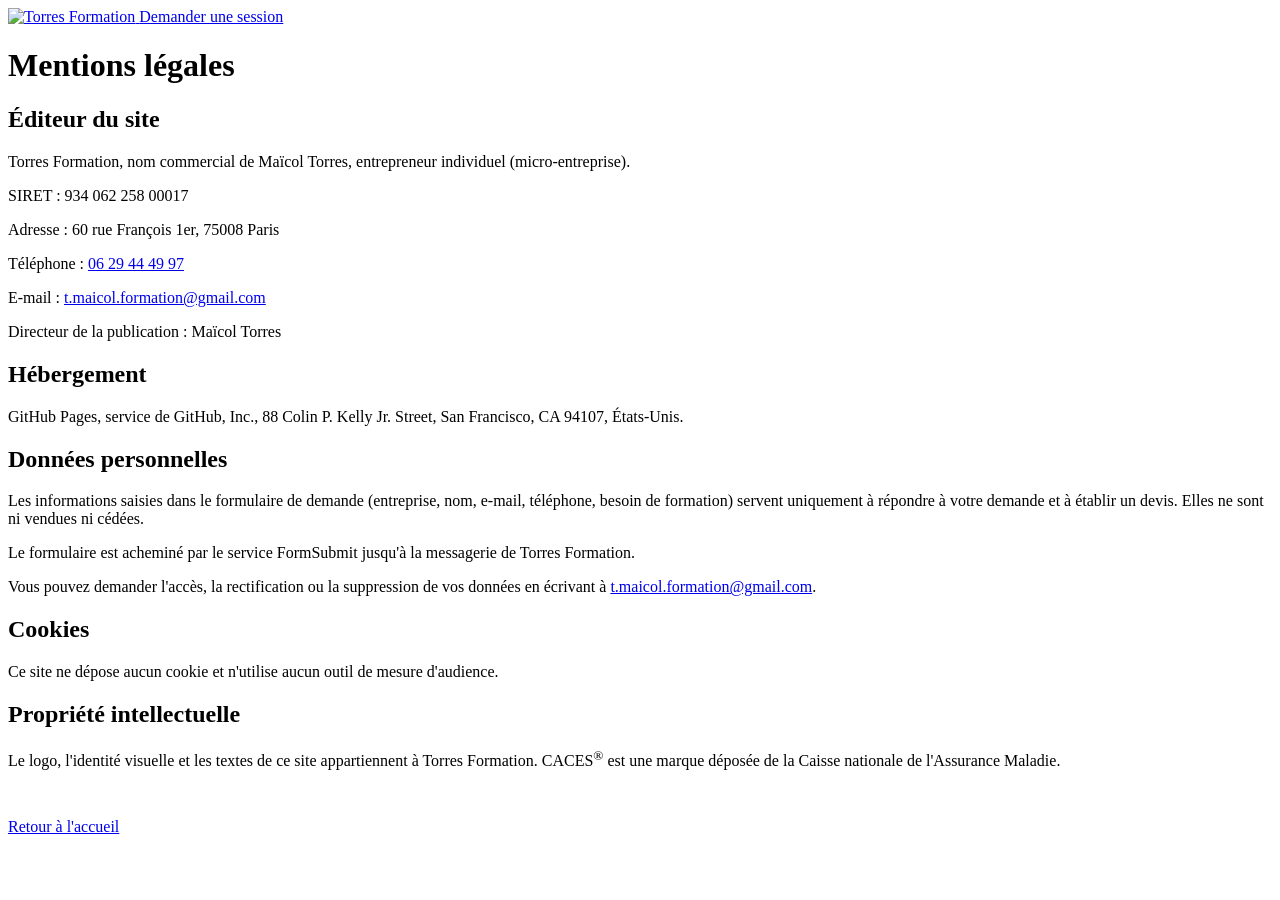
==== mentions-legales.html @ 20e6ac0a "Add files via upload" ====
<!DOCTYPE html>
<html lang="fr">
<head>
<meta charset="utf-8">
<meta name="viewport" content="width=device-width, initial-scale=1">
<title>Mentions légales | Torres Formation</title>
<meta name="robots" content="noindex">
<meta name="theme-color" content="#0B0B0C">
<link rel="icon" href="assets/favicon.ico" sizes="any">
<link rel="stylesheet" href="css/style.css">
</head>
<body>
<header class="entete est-defile">
  <a class="entete__logo" href="index.html" aria-label="Torres Formation, retour à l'accueil">
    <img src="assets/logo-horizontal.svg" alt="Torres Formation" width="716" height="286">
  </a>
  <a class="bouton bouton--petit" href="index.html#reserver">Demander une session</a>
</header>
<main class="legal">
  <h1>Mentions légales</h1>

  <h2>Éditeur du site</h2>
  <p>Torres Formation, nom commercial de Maïcol Torres, entrepreneur individuel (micro-entreprise).</p>
  <p>SIRET : 934 062 258 00017</p>
  <p>Adresse : 60 rue François 1er, 75008 Paris</p>
  <p>Téléphone : <a href="tel:+33629444997">06 29 44 49 97</a></p>
  <p>E-mail : <a href="mailto:t.maicol.formation@gmail.com">t.maicol.formation@gmail.com</a></p>
  <p>Directeur de la publication : Maïcol Torres</p>

  <h2>Hébergement</h2>
  <p>GitHub Pages, service de GitHub, Inc., 88 Colin P. Kelly Jr. Street, San Francisco, CA 94107, États-Unis.</p>

  <h2>Données personnelles</h2>
  <p>Les informations saisies dans le formulaire de demande (entreprise, nom, e-mail, téléphone, besoin de formation) servent uniquement à répondre à votre demande et à établir un devis. Elles ne sont ni vendues ni cédées.</p>
  <p>Le formulaire est acheminé par le service FormSubmit jusqu'à la messagerie de Torres Formation.</p>
  <p>Vous pouvez demander l'accès, la rectification ou la suppression de vos données en écrivant à <a href="mailto:t.maicol.formation@gmail.com">t.maicol.formation@gmail.com</a>.</p>

  <h2>Cookies</h2>
  <p>Ce site ne dépose aucun cookie et n'utilise aucun outil de mesure d'audience.</p>

  <h2>Propriété intellectuelle</h2>
  <p>Le logo, l'identité visuelle et les textes de ce site appartiennent à Torres Formation. CACES<sup>®</sup> est une marque déposée de la Caisse nationale de l'Assurance Maladie.</p>

  <p style="margin-top:3rem"><a href="index.html">Retour à l'accueil</a></p>
</main>
</body>
</html>
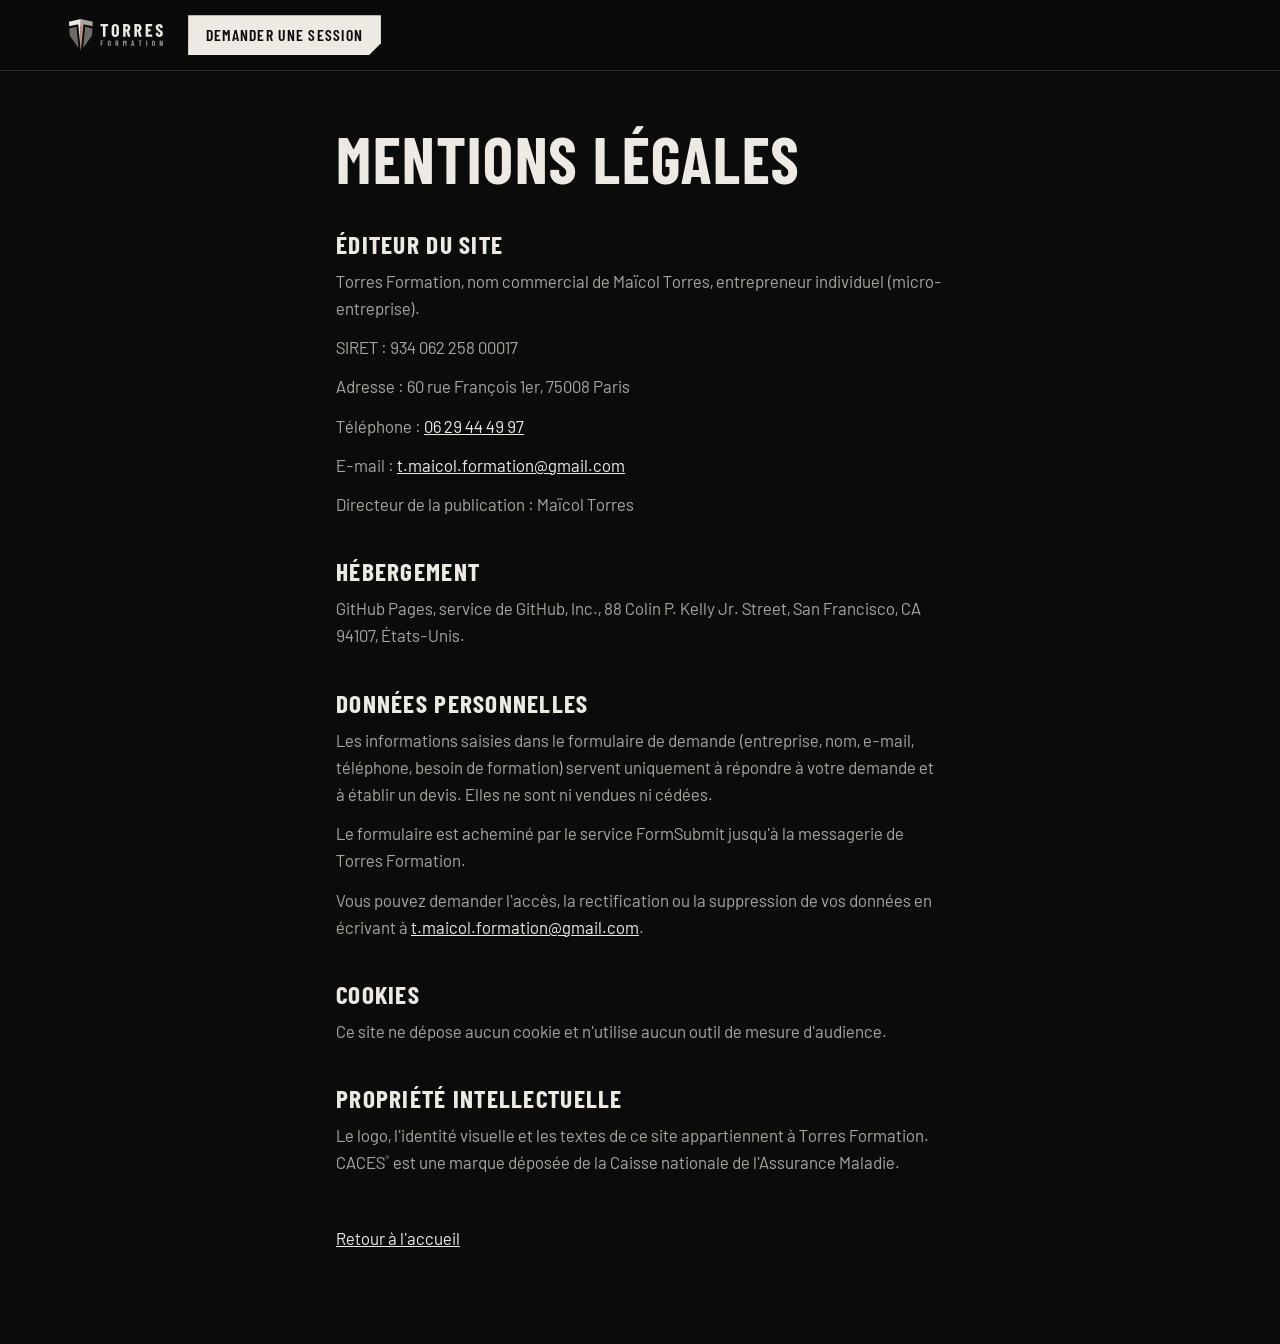
==== commit 3a01facf: "Add files via upload" ====
--- a/mentions-legales.html
+++ b/mentions-legales.html
@@ -8,11 +8,12 @@
 <meta name="theme-color" content="#0B0B0C">
 <link rel="icon" href="assets/favicon.ico" sizes="any">
 <link rel="stylesheet" href="css/style.css">
+<script>(function(d){try{if(localStorage.getItem('tf:theme')==='clair')d.dataset.theme='clair'}catch(e){}})(document.documentElement)</script>
 </head>
 <body>
 <header class="entete est-defile">
   <a class="entete__logo" href="index.html" aria-label="Torres Formation, retour à l'accueil">
-    <img src="assets/logo-horizontal.svg" alt="Torres Formation" width="716" height="286">
+    <img class="logo-s" src="assets/logo-horizontal.svg" alt="Torres Formation" width="716" height="286"><img class="logo-c" src="assets/logo-horizontal-clair.svg" alt="" width="716" height="286">
   </a>
   <a class="bouton bouton--petit" href="index.html#reserver">Demander une session</a>
 </header>
--- a/css/style.css
+++ b/css/style.css
@@ -0,0 +1,403 @@
+/* Torres Formation — charte graphique v1.0 */
+@font-face{font-family:"Barlow Condensed";font-weight:700;font-display:swap;src:url("../assets/fonts/BarlowCondensed-Bold.woff2") format("woff2")}
+@font-face{font-family:"Barlow Condensed";font-weight:600;font-display:swap;src:url("../assets/fonts/BarlowCondensed-SemiBold.woff2") format("woff2")}
+@font-face{font-family:"Barlow Condensed";font-weight:500;font-display:swap;src:url("../assets/fonts/BarlowCondensed-Medium.woff2") format("woff2")}
+@font-face{font-family:"Barlow";font-weight:400;font-display:swap;src:url("../assets/fonts/Barlow-Regular.woff2") format("woff2")}
+@font-face{font-family:"Barlow";font-weight:500;font-display:swap;src:url("../assets/fonts/Barlow-Medium.woff2") format("woff2")}
+
+:root{
+  --noir:#0B0B0C; --anthracite:#17171A; --pierre:#6E6B66; --acier:#A9A59E; --os:#EDEAE4; --rouge:#C22A22;
+  --titres:"Barlow Condensed","Arial Narrow",sans-serif;
+  --texte:"Barlow",system-ui,sans-serif;
+  --marge:clamp(1.25rem,5vw,4.5rem);
+  --fond:var(--noir); --fond2:var(--anthracite); --encre:var(--os); --encre-vif:#fff; --doux:var(--acier); --discret:var(--pierre);
+  --filet:rgba(169,165,158,.22); --voile:rgba(11,11,12,.94); --off:#454340;
+  --inv-doux:#3d3b38; --inv-discret:#5a5753; --inv-filet:rgba(11,11,12,.2); --inv-bord:rgba(11,11,12,.35); --champ:#fff; --alerte:#8f1d17;
+  --elan:cubic-bezier(.2,.75,.2,1);
+  color-scheme:dark;
+  --facette:polygon(0 0,100% 0,100% calc(100% - 12px),calc(100% - 12px) 100%,0 100%);
+}
+/* Thème clair : mêmes teintes de la charte, rôles inversés */
+html[data-theme="clair"]{
+  --fond:#EDEAE4; --fond2:#E3DFD7; --encre:#0B0B0C; --encre-vif:#000; --doux:#4B4945; --discret:#6E6B66;
+  --filet:rgba(11,11,12,.16); --voile:rgba(237,234,228,.95); --off:#B5B1AA;
+  --inv-doux:#A9A59E; --inv-discret:#A9A59E; --inv-filet:rgba(237,234,228,.22); --inv-bord:rgba(237,234,228,.3); --champ:#17171A; --alerte:#E0564E;
+  color-scheme:light;
+}
+*,*::before,*::after{box-sizing:border-box}
+html{scroll-behavior:smooth;scroll-padding-top:5rem;-webkit-text-size-adjust:100%}
+body{margin:0;background:var(--fond);color:var(--encre);font:400 1.0625rem/1.6 var(--texte);-webkit-font-smoothing:antialiased;overflow-x:hidden}
+img{max-width:100%;height:auto;display:block}
+a{color:inherit}
+h1,h2,h3,p,ul,ol{margin:0}
+ul,ol{padding:0;list-style:none}
+h1,h2{font-family:var(--titres);font-weight:700;text-transform:uppercase;letter-spacing:.03em;line-height:.98;text-wrap:balance}
+h3{font:600 1.375rem/1.2 var(--titres);letter-spacing:.02em}
+sup{font-size:.55em;line-height:0}
+:focus-visible{outline:2px solid var(--rouge);outline-offset:3px}
+::selection{background:var(--encre);color:var(--fond)}
+.visuellement-cache{position:absolute;width:1px;height:1px;overflow:hidden;clip-path:inset(50%);white-space:nowrap}
+.skip{position:absolute;left:-999px;top:0;background:var(--encre);color:var(--fond);padding:.75rem 1rem;z-index:100}
+.skip:focus{left:0}
+
+/* Fil rouge : progression de lecture */
+.fil{position:fixed;left:0;top:0;bottom:0;width:2px;z-index:60;pointer-events:none}
+.fil__trait{display:block;width:100%;height:100%;background:var(--rouge);transform:scaleY(0);will-change:transform;transform-origin:top}
+
+/* Boutons */
+.bouton{display:inline-flex;align-items:center;justify-content:center;min-height:3.25rem;padding:.75rem 1.75rem;background:var(--encre);color:var(--fond);font:600 1.125rem/1 var(--titres);letter-spacing:.08em;text-transform:uppercase;text-decoration:none;border:0;cursor:pointer;clip-path:var(--facette);transition:background-color .2s,transform .2s}
+.bouton:hover{background:var(--encre-vif)}
+.bouton:active{transform:translateY(1px)}
+.bouton--petit{min-height:2.5rem;padding:.5rem 1.1rem;font-size:1rem}
+.bouton--sombre{background:var(--fond);color:var(--encre)}
+.bouton--sombre:hover{background:var(--fond2)}
+.bouton[disabled]{opacity:.55;cursor:progress}
+
+/* En-tête */
+.entete{position:fixed;inset:0 0 auto 0;z-index:50;display:flex;align-items:center;gap:1.25rem;padding:.9rem var(--marge);transition:background-color .3s,border-color .3s;border-bottom:1px solid transparent}
+.entete.est-defile{background:var(--voile);border-color:var(--filet)}
+.entete__logo img{height:2.6rem;width:auto}
+.navigation{display:flex;align-items:center;gap:clamp(1rem,2vw,2rem);margin-left:auto;order:1}
+.bascule{order:2}
+.entete__menu{order:3}
+.navigation a:not(.bouton){font:500 1.0625rem/1 var(--titres);letter-spacing:.07em;text-transform:uppercase;text-decoration:none;color:var(--doux);padding:.5rem 0;transition:color .2s}
+.navigation a:not(.bouton):hover{color:var(--encre)}
+.navigation .navigation__client{color:var(--encre);border-bottom:1px solid var(--discret)}
+.entete__menu{display:none;width:3rem;height:3rem;background:none;border:0;color:var(--encre);cursor:pointer;padding:0}
+.entete__menu-traits,.entete__menu-traits::before{display:block;width:1.6rem;height:2px;background:currentColor;margin:0 auto;transition:transform .25s}
+.entete__menu-traits::before{content:"";transform:translateY(7px)}
+.entete__menu[aria-expanded="true"] .entete__menu-traits{transform:translateY(3.5px) rotate(45deg)}
+.entete__menu[aria-expanded="true"] .entete__menu-traits::before{transform:rotate(-90deg)}
+
+/* Accueil */
+.accueil{position:relative;min-height:100svh;display:grid;grid-template-columns:minmax(0,1.05fr) minmax(0,.95fr);align-items:center;gap:2rem;padding:6.5rem var(--marge) 4rem}
+.accueil__titre{font-size:clamp(3.4rem,8.6vw,8.25rem);letter-spacing:.015em;line-height:.9}
+.ligne{display:block;overflow:hidden;padding-bottom:.06em}
+.ligne>span{display:block;transform:translateY(105%);animation:monte .9s cubic-bezier(.2,.75,.2,1) forwards}
+.ligne:nth-child(2)>span{animation-delay:.09s}
+.ligne:nth-child(3)>span{animation-delay:.18s}
+@keyframes monte{to{transform:none}}
+.accueil__chapo{max-width:34rem;margin-top:1.75rem;font-size:1.1875rem;color:var(--doux)}
+.accueil__actions{display:flex;flex-wrap:wrap;align-items:center;gap:1.5rem 2rem;margin-top:2.25rem}
+.lien-tel{font:600 1.5rem/1 var(--titres);letter-spacing:.06em;text-decoration:none;border-bottom:1px solid var(--discret);padding-bottom:.3rem;transition:border-color .2s}
+.lien-tel:hover{border-color:var(--encre)}
+.accueil__zone{margin-top:2.5rem;font:500 1rem/1.3 var(--titres);letter-spacing:.14em;text-transform:uppercase;color:var(--discret)}
+.accueil__chapo,.accueil__actions,.accueil__zone{opacity:0;animation:parait .8s .45s ease forwards}
+@keyframes parait{to{opacity:1}}
+.accueil__visuel{position:relative;height:min(78svh,46rem);min-height:22rem}
+.accueil__affiche,.accueil__scene{position:absolute;inset:0;width:100%;height:100%}
+.accueil__affiche{object-fit:contain;padding:8%}
+/* Avec JavaScript, le logo statique reste caché : il ne sert que si la 3D est impossible (pas de logo fini avant l'animation). */
+.js .accueil__affiche{visibility:hidden}
+.js .accueil__visuel.sans-3d .accueil__affiche{visibility:visible;animation:parait .6s ease both}
+.accueil__scene{opacity:0;touch-action:pan-y;cursor:grab;-webkit-tap-highlight-color:transparent;user-select:none}
+.accueil__scene:active{cursor:grabbing}
+.accueil__visuel.est-3d .accueil__scene{opacity:1}
+.js .accueil__visuel.est-3d .accueil__affiche{visibility:hidden}
+
+/* Blocs */
+.bloc{padding:clamp(4.5rem,9vw,8.5rem) var(--marge);border-top:1px solid var(--filet)}
+.bloc__tete{display:grid;grid-template-columns:minmax(0,1fr) minmax(0,1fr);gap:1.5rem 4rem;align-items:end;margin-bottom:clamp(2.5rem,5vw,4.5rem)}
+.bloc__tete h2{font-size:clamp(2.4rem,5.2vw,4.75rem);max-width:14ch}
+.bloc__tete p{max-width:36rem;color:var(--doux)}
+.note{margin-top:2.5rem;color:var(--doux)}
+
+/* Catalogue */
+.engins{display:grid;grid-template-columns:repeat(4,minmax(0,1fr));border-top:1px solid var(--filet);border-left:1px solid var(--filet)}
+.engin{position:relative;display:flex;flex-direction:column;padding:2rem 1.6rem 1.8rem;border-right:1px solid var(--filet);border-bottom:1px solid var(--filet);cursor:pointer;overflow:hidden}
+.engin::before{content:"";position:absolute;z-index:2;left:0;top:0;width:100%;height:1px;background:var(--rouge);transform:scaleX(0);transform-origin:left;transition:transform .45s cubic-bezier(.2,.75,.2,1)}
+.engin:hover::before{transform:scaleX(1)}
+.engin svg{display:block;width:8.25rem;height:5.5rem;margin-bottom:1.4rem;transition:transform .45s cubic-bezier(.2,.75,.2,1)}
+.engin:hover svg{transform:translateX(.4rem)}
+.engin h3{font:600 1.5rem/1.15 var(--titres);letter-spacing:.02em}
+.engin p{color:var(--doux);margin-top:.45rem;font-size:1rem;line-height:1.45}
+.engin__action{margin-top:auto;padding-top:1.1rem;font:600 .95rem/1 var(--titres);letter-spacing:.08em;text-transform:uppercase;color:var(--discret);transition:color .25s,transform .25s}
+.engin:hover .engin__action{color:var(--encre);transform:translateX(.25rem)}
+.engins__note{margin-top:2rem;max-width:44rem;color:var(--doux)}
+.engins__note strong{color:var(--encre);font-weight:500}
+
+/* Planning en lecture seule */
+.planning{border:1px solid var(--filet);background:var(--fond2)}
+.planning__barre{display:flex;flex-wrap:wrap;align-items:center;justify-content:space-between;gap:1rem 2rem;padding:1.25rem 1.75rem;border-bottom:1px solid var(--filet)}
+.planning__legende{display:flex;flex-wrap:wrap;gap:.75rem 1.75rem;font:500 .95rem/1.2 var(--titres);letter-spacing:.08em;text-transform:uppercase;color:var(--doux)}
+.planning__legende span{display:inline-flex;align-items:center;gap:.55rem}
+.planning__puce{width:.7rem;height:.7rem;display:inline-block}
+.planning__puce--libre{background:var(--encre)}
+.planning__puce--option{border:1.5px solid var(--encre);background:transparent}
+.planning__puce--pris{background:color-mix(in srgb,var(--encre) 16%,transparent);position:relative}
+.planning__nav{display:flex;align-items:center;gap:.85rem}
+.planning__periode{font:600 1.2rem/1 var(--titres);letter-spacing:.08em;text-transform:uppercase;min-width:12rem;text-align:center}
+.planning__fleche{width:2.4rem;height:2.4rem;border:1px solid var(--filet);background:var(--fond);color:var(--encre);font:600 1.1rem/1 var(--titres);cursor:pointer;transition:border-color .2s,background-color .2s}
+.planning__fleche:hover:not([disabled]){border-color:var(--encre);background:var(--fond2)}
+.planning__fleche[disabled]{opacity:.35;cursor:default}
+.planning__grille{display:grid;grid-template-columns:repeat(3,minmax(0,1fr));gap:1px;background:var(--filet)}
+.cal-mois{background:var(--fond);padding:1.5rem}
+.cal-mois__titre{font:700 1.35rem/1 var(--titres);letter-spacing:.08em;text-transform:uppercase;margin-bottom:1rem;color:var(--encre);display:flex;justify-content:space-between;align-items:baseline}
+.cal-mois__titre small{font:500 .9rem/1 var(--titres);color:var(--doux);letter-spacing:.1em}
+.cal-semaine,.cal-jours{display:grid;grid-template-columns:repeat(7,minmax(0,1fr));gap:4px}
+.cal-semaine{margin-bottom:6px;font:500 .8rem/1 var(--titres);letter-spacing:.1em;text-transform:uppercase;color:var(--discret);text-align:center}
+.cal-j{position:relative;aspect-ratio:1;display:flex;flex-direction:column;align-items:center;justify-content:center;font:600 .95rem/1 var(--titres);letter-spacing:.03em;border:1px solid transparent;user-select:none}
+.cal-j--vide{pointer-events:none}
+.cal-j--off{color:var(--off);background:transparent}
+.cal-j--libre{background:color-mix(in srgb,var(--encre) 8%,transparent);color:var(--encre);border-color:color-mix(in srgb,var(--encre) 20%,transparent);cursor:pointer;transition:background-color .18s,border-color .18s,transform .18s}
+.cal-j--libre:hover{background:var(--encre);color:var(--fond);border-color:var(--encre);transform:translateY(-1px)}
+.cal-j--option{background:color-mix(in srgb,var(--encre) 3%,transparent);color:var(--doux);border-color:var(--discret);border-style:dashed;cursor:pointer}
+.cal-j--option:hover{border-color:var(--encre);color:var(--encre)}
+.cal-j--pris{background:color-mix(in srgb,var(--encre) 2%,transparent);color:var(--off);text-decoration:line-through}
+.cal-j--choisi{background:var(--rouge)!important;color:#EDEAE4!important;border-color:var(--rouge)!important}
+.planning__pied{display:flex;flex-wrap:wrap;align-items:center;justify-content:space-between;gap:1rem 2rem;padding:1.15rem 1.75rem;border-top:1px solid var(--filet);font-size:.95rem;color:var(--doux)}
+.planning__lien-client{font:600 1rem/1.2 var(--titres);letter-spacing:.06em;text-transform:uppercase;color:var(--encre);text-decoration:none;border-bottom:1px solid var(--discret);padding-bottom:.2rem}
+.planning__lien-client:hover{border-color:var(--encre)}
+
+/* Avis Google défilants */
+.bloc--avis{overflow:hidden}
+.avis-badge{text-decoration:none;display:inline-flex;align-items:center;gap:.75rem;padding:.4rem .9rem;margin-bottom:1.1rem;border:1px solid var(--filet);background:var(--fond2)}
+.avis-badge__etoiles{color:var(--encre);letter-spacing:.12em;font-size:1.05rem;line-height:1}
+.avis-badge__note{font:500 .95rem/1 var(--titres);letter-spacing:.08em;text-transform:uppercase;color:var(--doux)}
+.avis-badge__note strong{color:var(--encre);font-weight:700}
+.avis-defile{position:relative;margin:0 calc(var(--marge) * -1);padding:0 var(--marge);overflow:hidden;mask-image:linear-gradient(90deg,transparent 0,#000 5%,#000 95%,transparent 100%);-webkit-mask-image:linear-gradient(90deg,transparent 0,#000 5%,#000 95%,transparent 100%)}
+.avis-piste{display:flex;gap:1.5rem;width:max-content;animation:defile-avis 80s linear infinite}
+.avis-defile:hover .avis-piste,.avis-defile:focus-within .avis-piste{animation-play-state:paused}
+@keyframes defile-avis{to{transform:translateX(-50%)}}
+.avis-carte{width:clamp(18.5rem,30vw,24rem);flex:none;display:flex;flex-direction:column;justify-content:space-between;padding:1.85rem;background:var(--fond2);border:1px solid var(--filet);border-top:2px solid var(--rouge)}
+.avis-carte__tete{display:flex;align-items:center;justify-content:space-between;gap:1rem;margin-bottom:1rem}
+.avis-carte__etoiles{color:var(--encre);letter-spacing:.1em;font-size:1rem;line-height:1}
+.avis-carte__source{font:500 .85rem/1 var(--titres);letter-spacing:.1em;text-transform:uppercase;color:var(--discret)}
+.avis-carte__texte{color:var(--encre);font-size:1rem;line-height:1.55}
+.avis-carte__auteur{margin-top:1.35rem;padding-top:1rem;border-top:1px solid var(--filet);display:flex;flex-direction:column;gap:.2rem}
+.avis-carte__auteur strong{font:600 1.1rem/1.1 var(--titres);letter-spacing:.04em;text-transform:uppercase;color:var(--encre)}
+.avis-carte__auteur span{font-size:.9rem;color:var(--doux)}
+
+/* Barre d'action rapide mobile */
+.barre-mobile{display:none}
+
+/* Atouts */
+.atouts{display:grid;grid-template-columns:repeat(3,minmax(0,1fr));gap:1px;background:var(--filet);border:1px solid var(--filet)}
+.atouts li{position:relative;background:var(--fond2);padding:2rem}
+.atouts li::before{content:"";display:block;width:2.25rem;height:2px;background:var(--rouge);margin-bottom:1.25rem}
+.atouts p{color:var(--doux);margin-top:.6rem}
+
+/* Étapes */
+.etapes{counter-reset:etape;display:grid;grid-template-columns:repeat(4,minmax(0,1fr));gap:2.5rem}
+.etapes li{counter-increment:etape;border-top:1px solid var(--discret);padding-top:1.25rem}
+.etapes li::before{content:counter(etape);display:block;font:700 4.5rem/1 var(--titres);color:transparent;-webkit-text-stroke:1px var(--doux);margin-bottom:1.25rem}
+.etapes p{color:var(--doux);margin-top:.6rem}
+
+/* Zone */
+.regions{display:grid;grid-template-columns:repeat(3,minmax(0,1fr));gap:2.5rem}
+.regions li{border-left:1px solid var(--discret);padding-left:1.5rem}
+.regions h3{font-size:clamp(1.75rem,3vw,2.5rem);font-weight:700;text-transform:uppercase}
+.regions p{color:var(--doux);margin-top:.75rem}
+
+/* Questions */
+.questions{max-width:56rem;border-top:1px solid var(--filet)}
+.questions details{border-bottom:1px solid var(--filet)}
+.questions summary{display:flex;justify-content:space-between;align-items:center;gap:1.5rem;padding:1.4rem 0;font:600 1.4rem/1.25 var(--titres);letter-spacing:.02em;cursor:pointer;list-style:none}
+.questions summary::-webkit-details-marker{display:none}
+.questions summary::after{content:"";flex:none;width:.7rem;height:.7rem;border-right:2px solid var(--doux);border-bottom:2px solid var(--doux);transform:rotate(45deg);transition:transform .25s}
+.questions details[open] summary::after{transform:rotate(-135deg)}
+.questions details p{max-width:44rem;padding:0 0 1.6rem;color:var(--doux)}
+
+/* Réserver : fond os */
+.reserver{display:grid;grid-template-columns:minmax(0,.8fr) minmax(0,1.2fr);gap:3rem 5rem;padding:clamp(4.5rem,9vw,8.5rem) var(--marge);background:var(--encre);color:var(--fond)}
+.reserver h2{font-size:clamp(2.6rem,5.6vw,5rem)}
+.reserver__intro>p{margin-top:1.5rem;max-width:26rem;color:var(--inv-doux)}
+.coordonnees{margin-top:2.5rem;border-top:1px solid var(--inv-filet)}
+.coordonnees li{display:grid;grid-template-columns:7.5rem minmax(0,1fr);gap:1rem;align-items:baseline;padding:1rem 0;border-bottom:1px solid var(--inv-filet)}
+.coordonnees span{font:500 .95rem/1 var(--titres);letter-spacing:.12em;text-transform:uppercase;color:var(--inv-discret)}
+.coordonnees a{font:600 1.3rem/1.2 var(--titres);letter-spacing:.02em;text-decoration:none;overflow-wrap:anywhere}
+.coordonnees a:hover{text-decoration:underline;text-underline-offset:.25em}
+.formulaire{display:grid;grid-template-columns:1fr 1fr;gap:1.25rem 1.5rem;align-content:start}
+.champ{display:flex;flex-direction:column;gap:.4rem;min-width:0;border:0;padding:0;margin:0}
+.champ--large{grid-column:1/-1}
+.champ label,.champ legend{font:600 1rem/1.2 var(--titres);letter-spacing:.06em;text-transform:uppercase;padding:0}
+.champ small{font:400 .85rem var(--texte);letter-spacing:0;text-transform:none;color:var(--inv-discret)}
+.champ input[type=text],.champ input[type=email],.champ input[type=tel],.champ select,.champ textarea{width:100%;min-height:3.1rem;padding:.7rem .9rem;background:var(--champ);border:1px solid var(--inv-bord);border-radius:0;color:var(--fond);font:400 1.0625rem/1.4 var(--texte);transition:border-color .2s,box-shadow .2s}
+.champ textarea{resize:vertical}
+.champ input:focus,.champ select:focus,.champ textarea:focus{outline:0;border-color:var(--fond);box-shadow:inset 0 -2px 0 var(--fond)}
+.champ .est-invalide{border-color:var(--rouge);box-shadow:inset 0 -2px 0 var(--rouge)}
+::placeholder{color:var(--inv-discret);opacity:.75}
+.choix{flex-direction:row;flex-wrap:wrap;gap:.75rem}
+.choix legend{margin-bottom:.4rem;width:100%}
+.choix label{position:relative;cursor:pointer;text-transform:none;letter-spacing:0;font:500 1.0625rem var(--texte)}
+.choix input{position:absolute;opacity:0;inset:0}
+.choix span{display:block;padding:.7rem 1.2rem;border:1px solid var(--inv-bord);background:var(--champ);transition:background-color .2s,color .2s}
+.choix input:checked+span{background:var(--fond);color:var(--encre);border-color:var(--fond)}
+.choix input:focus-visible+span{outline:2px solid var(--rouge);outline-offset:3px}
+.pot{position:absolute;left:-9999px}
+.formulaire__bas{flex-direction:row;flex-wrap:wrap;align-items:center;gap:1rem 1.5rem;margin-top:.5rem}
+.formulaire__info{font-size:.95rem;color:var(--inv-discret);max-width:20rem}
+.formulaire__etat{grid-column:1/-1;font-weight:500;min-height:1.6em}
+.formulaire__etat.est-erreur{color:var(--alerte)}
+.formulaire__etat a{font-weight:500}
+
+/* Pied */
+.pied{padding:4rem var(--marge) 3rem;display:grid;grid-template-columns:auto minmax(0,1fr) auto;gap:2rem 4rem;align-items:start;color:var(--doux);font-size:1rem}
+.pied img{height:3.5rem;width:auto}
+.pied__liens{display:flex;flex-wrap:wrap;gap:.5rem 1.75rem}
+.pied__liens a{font:500 1rem/1.4 var(--titres);letter-spacing:.08em;text-transform:uppercase;color:var(--encre);text-decoration:none;border-bottom:1px solid var(--discret)}
+.pied__note{grid-column:1/-1;border-top:1px solid var(--filet);padding-top:1.5rem;font-size:.9rem;color:var(--discret)}
+
+/* Page légale */
+.legal{max-width:46rem;margin:0 auto;padding:8rem var(--marge) 5rem}
+.legal h1{font-size:clamp(2.5rem,6vw,4rem);margin-bottom:2.5rem}
+.legal h2{font-size:1.6rem;margin:2.5rem 0 .75rem;letter-spacing:.05em}
+.legal p{color:var(--doux);margin-bottom:.75rem}
+.legal a{color:var(--encre)}
+
+/* Apparition au défilement : uniquement les titres de bloc */
+.js .bloc__tete h2{clip-path:inset(0 0 100% 0);transform:translateY(.35em);transition:clip-path .9s cubic-bezier(.2,.75,.2,1),transform .9s cubic-bezier(.2,.75,.2,1)}
+.js .bloc__tete.est-vu h2{clip-path:inset(0 0 -10% 0);transform:none}
+
+@media (max-width:1100px){
+  .navigation a:not(.bouton):not(.navigation__client){display:none}
+}
+@media (max-width:860px){
+  .entete__menu{display:block;position:relative;z-index:2}
+  .bascule{margin-left:auto;position:relative;z-index:2}
+  .navigation{margin-left:0;position:fixed;inset:0;flex-direction:column;justify-content:center;gap:1.75rem;background:var(--fond);opacity:0;visibility:hidden;transition:opacity .25s,visibility .25s}
+  .navigation.est-ouverte{opacity:1;visibility:visible}
+  .navigation a:not(.bouton):not(.navigation__client){display:block}
+  .navigation a:not(.bouton){font-size:1.75rem}
+  .entete__logo{position:relative;z-index:2}
+  .accueil{grid-template-columns:1fr;padding-top:5.5rem;gap:0;align-content:start}
+  .accueil__visuel{order:-1;height:38svh;min-height:15rem}
+  .accueil__titre{font-size:clamp(3.2rem,15vw,5.5rem)}
+  .bloc__tete{grid-template-columns:1fr}
+  .engins{grid-template-columns:repeat(2,minmax(0,1fr))}
+  .engin{padding:1.4rem 1rem 1.3rem}
+  .engin svg{width:5.1rem;height:3.4rem;margin-bottom:1rem}
+  .engin h3{font-size:1.25rem}
+  .atouts,.regions,.planning__grille,.zone{grid-template-columns:1fr}
+  .etapes{grid-template-columns:1fr 1fr}
+  .reserver{grid-template-columns:1fr}
+  .pied{grid-template-columns:1fr;padding-bottom:6rem}
+  .barre-mobile{position:fixed;left:0;right:0;bottom:0;z-index:45;display:flex;align-items:center;justify-content:space-between;gap:1rem;padding:.75rem var(--marge) calc(.75rem + env(safe-area-inset-bottom));background:var(--voile);border-top:1px solid var(--filet)}
+  .barre-mobile__tel{font:600 1.25rem/1 var(--titres);letter-spacing:.06em;color:var(--encre);text-decoration:none}
+}
+@media (max-width:520px){
+  .etapes,.formulaire{grid-template-columns:1fr}
+  .champ{grid-column:1/-1}
+  .coordonnees li{grid-template-columns:1fr;gap:.35rem}
+}
+
+/* ---------- Thème : bascule et logos ---------- */
+.logo-c{display:none}
+html[data-theme="clair"] .logo-s{display:none}
+html[data-theme="clair"] .logo-c{display:block}
+.pied .logo-c,.pied .logo-s{height:3.5rem;width:auto}
+.bascule{flex:none;width:2.6rem;height:2.6rem;padding:0;display:grid;place-items:center;background:none;border:1px solid var(--filet);color:var(--encre);cursor:pointer;clip-path:polygon(0 0,100% 0,100% calc(100% - 8px),calc(100% - 8px) 100%,0 100%);transition:border-color .2s,background-color .2s}
+.bascule:hover{background:var(--fond2);border-color:var(--discret)}
+.bascule svg{width:1.25rem;height:1.25rem;transition:transform .6s var(--elan)}
+html[data-theme="clair"] .bascule svg{transform:rotate(180deg)}
+::view-transition-old(root),::view-transition-new(root){animation:none;mix-blend-mode:normal}
+/* Pictogrammes : en thème clair, les teintes s'inversent comme le logo */
+html[data-theme="clair"] .engin svg [fill="#EDEAE4"]{fill:#0B0B0C}
+html[data-theme="clair"] .engin svg [stroke="#EDEAE4"]{stroke:#0B0B0C}
+html[data-theme="clair"] .engin svg [fill="#A9A59E"]{fill:#6E6B66}
+html[data-theme="clair"] .engin svg [stroke="#A9A59E"]{stroke:#6E6B66}
+html[data-theme="clair"] .engin svg [fill="#6E6B66"]{fill:#A9A59E}
+html[data-theme="clair"] .engin svg [fill="#0B0B0C"]{fill:#EDEAE4}
+
+/* ---------- Voyant « en direct » ---------- */
+.direct{position:relative;flex:none;display:inline-block;width:.55rem;height:.55rem;border-radius:50%;background:var(--rouge)}
+.direct::after{content:"";position:absolute;inset:0;border-radius:50%;border:1px solid var(--rouge);animation:pouls 2.4s ease-out infinite}
+@keyframes pouls{from{transform:scale(1);opacity:.9}to{transform:scale(3.2);opacity:0}}
+.est-hors-ligne .direct{background:var(--discret)}
+.est-hors-ligne .direct::after{display:none}
+
+/* Accueil : prochaine date libre, lue dans l'agenda */
+.prochaine{display:inline-flex;flex-wrap:wrap;align-items:center;gap:.5rem .8rem;margin-top:2.25rem;padding:.7rem 1.1rem .7rem .95rem;border:1px solid var(--filet);background:var(--fond2);text-decoration:none;font:500 1rem/1.2 var(--titres);letter-spacing:.09em;text-transform:uppercase;color:var(--doux);clip-path:var(--facette);transition:border-color .25s,color .25s;animation:parait .8s ease both}
+.prochaine[hidden]{display:none}
+.prochaine strong{font-weight:700;font-size:1.2rem;letter-spacing:.05em;color:var(--encre)}
+.prochaine:hover{color:var(--encre)}
+.prochaine+.accueil__zone{margin-top:1.4rem}
+
+/* Planning : état de la liaison avec l'agenda */
+.planning__etat{display:inline-flex;align-items:center;gap:.7rem;font:500 .95rem/1.2 var(--titres);letter-spacing:.08em;text-transform:uppercase;color:var(--encre)}
+.cal-j--attente{background:color-mix(in srgb,var(--encre) 5%,transparent);color:var(--discret);animation:attente 1.4s ease-in-out infinite alternate}
+@keyframes attente{from{opacity:.45}to{opacity:1}}
+.cal-j--we.cal-j--libre{background:transparent;border-style:dotted}
+.cal-j--auj{box-shadow:inset 0 -2px 0 var(--rouge)}
+.cal-jours.est-neuf .cal-j:not(.cal-j--vide){animation:pose .5s var(--elan) both;animation-delay:calc(var(--n,0) * 9ms)}
+@keyframes pose{from{opacity:0;transform:scale(.7)}}
+
+/* Avis : liens vers la fiche Google */
+.avis-actions{display:flex;flex-wrap:wrap;gap:1rem 2.5rem;margin-top:2.25rem}
+.lien-fleche{position:relative;font:600 1.05rem/1.2 var(--titres);letter-spacing:.08em;text-transform:uppercase;text-decoration:none;color:var(--encre);padding:0 1.6rem .3rem 0;border-bottom:1px solid var(--discret);transition:border-color .2s}
+.lien-fleche::after{content:"";position:absolute;right:.2rem;top:.3rem;width:.5rem;height:.5rem;border-top:2px solid currentColor;border-right:2px solid currentColor;transform:rotate(45deg);transition:transform .3s var(--elan)}
+.lien-fleche:hover{border-color:var(--encre)}
+.lien-fleche:hover::after{transform:translateX(.3rem) rotate(45deg)}
+.avis-carte{transition:border-color .3s,transform .4s var(--elan)}
+.avis-carte:hover{transform:translateY(-4px)}
+
+/* ---------- Cartes formation : halo qui suit le pointeur, engins qui s'animent ---------- */
+.engin::after{content:"";position:absolute;inset:0;pointer-events:none;opacity:0;transition:opacity .35s;background:radial-gradient(17rem circle at var(--mx,50%) var(--my,50%),color-mix(in srgb,var(--encre) 9%,transparent),transparent 70%)}
+.engin:hover::after,.engin:focus-visible::after{opacity:1}
+.engin>*{position:relative;z-index:1}
+.engin .pa{transform-box:view-box;transition:transform .7s var(--elan)}
+.engin[data-formation="Chariots élévateurs"]:hover .pa{transform:translateY(-22px)}
+.engin[data-formation^="Gerbeurs"]:hover .pa{transform:translateY(-24px)}
+.engin[data-formation^="Nacelles"]:hover .pa{transform:translateY(-4px)}
+.engin[data-formation="Engins de chantier"] .pa{transform-origin:92px 41px}
+.engin[data-formation="Engins de chantier"]:hover .pa{transform:rotate(-24deg)}
+.engin[data-formation^="Grues"] .pa{transform-origin:101px 17px}
+.engin[data-formation^="Grues"]:hover .pa{animation:balance 1.6s ease-in-out infinite}
+.engin[data-formation="Élingage"] .pa{transform-origin:60px 20px}
+.engin[data-formation="Élingage"]:hover .pa{animation:balance 2s ease-in-out infinite}
+@keyframes balance{0%,100%{transform:rotate(5deg)}50%{transform:rotate(-5deg)}}
+.engin[data-formation="AIPR"]:hover .pa{animation:reseau .8s linear infinite}
+@keyframes reseau{to{stroke-dashoffset:-20}}
+.engin[data-formation^="Balisage"]:hover .pa{animation:clignote 1s steps(2,jump-none) infinite}
+.engin[data-formation^="Balisage"]:hover .pa+.pa{animation-delay:.5s}
+@keyframes clignote{from{opacity:1}to{opacity:.25}}
+.engin__action{position:relative;padding-right:1.4rem;align-self:flex-start}
+.engin__action::after{content:"";position:absolute;right:.2rem;bottom:.22rem;width:.45rem;height:.45rem;border-top:2px solid currentColor;border-right:2px solid currentColor;transform:rotate(45deg)}
+
+/* ---------- Zone : radar des distances ---------- */
+.zone{display:grid;grid-template-columns:minmax(0,1.25fr) minmax(0,.75fr);gap:3rem 4rem;align-items:center}
+.zone .regions{grid-template-columns:1fr;gap:2rem}
+.radar{width:100%;height:auto;overflow:visible}
+.radar__cercle{fill:none;stroke:var(--filet);stroke-width:1}
+.radar__axe{fill:none;stroke:var(--filet);stroke-width:1;stroke-dasharray:2 5}
+.radar__km{font:500 9px var(--titres);letter-spacing:.12em;fill:var(--discret);text-transform:uppercase}
+.radar__ville circle{fill:var(--encre)}
+.radar__ville text{font:500 11px var(--titres);letter-spacing:.06em;fill:var(--doux);text-transform:uppercase}
+.radar__base path{fill:var(--rouge)}
+.radar__base text{font:700 12px var(--titres);letter-spacing:.08em;fill:var(--encre);text-transform:uppercase}
+.radar__balai{transform-box:view-box;transform-origin:255px 178px;opacity:0}
+.radar__balai path{stroke:var(--rouge);stroke-width:1.5}
+.js .radar .radar__ville{opacity:0}
+.js .radar.est-vu .radar__ville{opacity:1;transition:opacity .5s ease calc(.25s + var(--a) * 2.2s)}
+.js .radar.est-vu .radar__balai{animation:balai 2.6s linear .25s both}
+@keyframes balai{0%{opacity:1;transform:rotate(0)}92%{opacity:1}100%{opacity:0;transform:rotate(360deg)}}
+.js .radar .radar__cercle{transform-box:view-box;transform-origin:255px 178px;transform:scale(.2);opacity:0;transition:transform 1s var(--elan),opacity .6s}
+.js .radar.est-vu .radar__cercle{transform:none;opacity:1}
+
+/* ---------- Apparitions au défilement ---------- */
+.js .r{opacity:0;transform:translateY(1.4rem)}
+.js .r.est-vu{opacity:1;transform:none;transition:opacity .7s ease calc(var(--i,0) * 70ms),transform .8s var(--elan) calc(var(--i,0) * 70ms)}
+.bloc__tete{position:relative}
+.js .bloc__tete p{opacity:0;transition:opacity .9s ease .25s}
+.js .bloc__tete.est-vu p{opacity:1}
+.etapes li{position:relative;border-top-color:transparent}
+.etapes li::after{content:"";position:absolute;left:0;top:-1px;width:100%;height:1px;background:var(--discret);transform:scaleX(0);transform-origin:left;transition:transform 1s var(--elan) calc(var(--i,0) * 120ms + .1s)}
+.etapes li.est-vu::after,html:not(.js) .etapes li::after{transform:none}
+.etapes li::before{transition:color .6s ease calc(var(--i,0) * 120ms + .5s),-webkit-text-stroke-color .6s}
+.etapes li:hover::before{color:var(--encre)}
+.bouton{position:relative;overflow:hidden}
+.questions summary{transition:color .2s}
+.questions summary:hover{color:var(--encre-vif)}
+
+@media (max-width:860px){
+  .zone{grid-template-columns:minmax(0,1fr);gap:2.5rem}
+  .radar{max-width:30rem;margin:0 auto}
+  .radar__ville text{font-size:15px}
+  .radar__base text{font-size:15px}
+  .prochaine{margin-top:1.75rem}
+  .avis-actions{flex-direction:column;align-items:flex-start}
+}
+@media (prefers-reduced-motion:reduce){
+  html{scroll-behavior:auto}
+  *,*::before,*::after{animation-duration:.01ms!important;animation-delay:0s!important;transition-duration:.01ms!important}
+}
